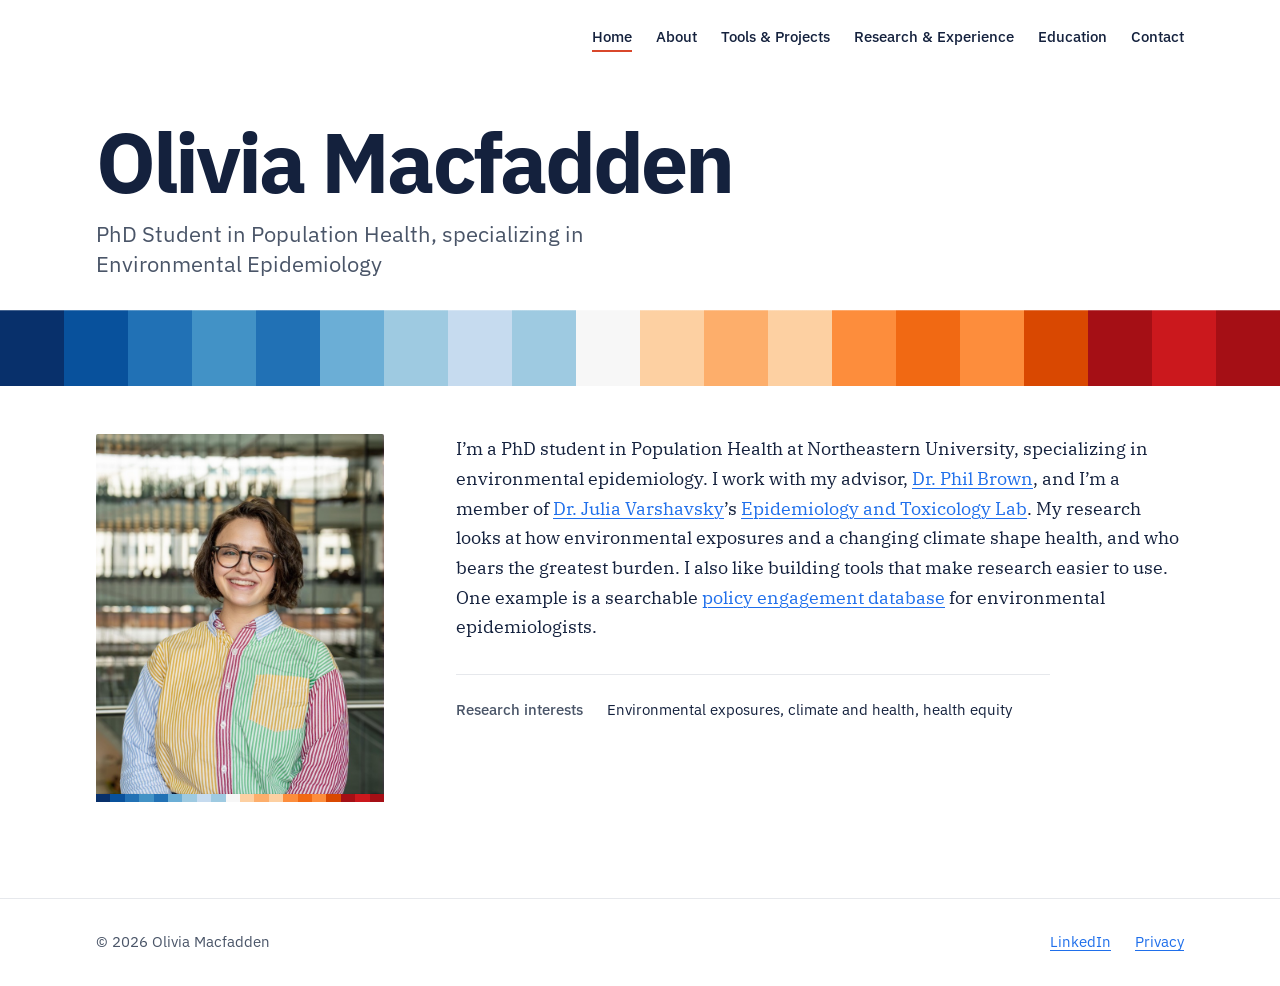
==== index.html @ 7ac4b3ab "Self-host fonts, add GoatCounter analytics and Privacy page Co-Authored-By: Claude Opus 5.5 <noreply" ====
<!doctype html>
<html lang="en">
<head>
  <meta charset="utf-8">
  <meta name="viewport" content="width=device-width, initial-scale=1">
  <title>Home | Olivia Macfadden</title>
  <meta name="description" content="Olivia Macfadden is a PhD student in Population Health at Northeastern University, specializing in environmental epidemiology.">
  <link rel="icon" href="favicon.svg" type="image/svg+xml">
  <link rel="stylesheet" href="css/style.css">
</head>
<body>
  <a class="skip-link" href="#main">Skip to content</a>

  <!-- ===== SHARED HEADER: keep identical on every page (only aria-current changes) =====
       Home only: no "Olivia Macfadden" brand link (the large name is right below),
       and the header has the extra class site-header--home to keep the nav in place. -->
  <header class="site-header site-header--home">
    <div class="wrap">
      <nav class="site-nav" aria-label="Main">
        <ul>
          <li><a href="index.html" aria-current="page">Home</a></li>
          <li><a href="about.html">About</a></li>
          <li><a href="tools.html">Tools &amp; Projects</a></li>
          <li><a href="research.html">Research &amp; Experience</a></li>
          <li><a href="education.html">Education</a></li>
          <li><a href="contact.html">Contact</a></li>
        </ul>
      </nav>
    </div>
  </header>
  <!-- ===== END SHARED HEADER ===== -->

  <main id="main">
    <section class="hero" aria-labelledby="name">
      <div class="wrap">
        <h1 class="hero__name" id="name">Olivia Macfadden</h1>
        <p class="hero__title">PhD Student in Population Health, specializing in Environmental Epidemiology</p>
      </div>
    </section>

    <!-- Decorative warming stripes (not real temperature data) -->
    <div class="stripe-band stripe-band--sweep" aria-hidden="true"></div>

    <div class="wrap">
      <div class="intro">
        <figure class="portrait">
          <img src="images/headshot.jpg" alt="Olivia Macfadden" width="720" height="900">
        </figure>

        <div>
          <div class="prose">
            <p>I’m a PhD student in Population Health at Northeastern University, specializing in environmental epidemiology. I work with my advisor, <a href="https://bouve.northeastern.edu/directory/phil-brown/" target="_blank" rel="noopener">Dr. Phil Brown<span class="visually-hidden"> (opens in a new tab)</span></a>, and I’m a member of <a href="https://coe.northeastern.edu/people/varshavsky-julia/" target="_blank" rel="noopener">Dr. Julia Varshavsky<span class="visually-hidden"> (opens in a new tab)</span></a>’s <a href="https://cssh.northeastern.edu/ssehri/varshavsky-lab/" target="_blank" rel="noopener">Epidemiology and Toxicology Lab<span class="visually-hidden"> (opens in a new tab)</span></a>. My research looks at how environmental exposures and a changing climate shape health, and who bears the greatest burden. I also like building tools that make research easier to use. One example is a searchable <a href="https://tinyurl.com/policymenulinkfromoliviassite" target="_blank" rel="noopener">policy engagement database<span class="visually-hidden"> (opens in a new tab)</span></a> for environmental epidemiologists.</p>

            <!-- PLACEHOLDER: Current research — add a one-sentence "Current research" line here, e.g.
                 <p><strong>Current research:</strong> …</p> -->
          </div>

          <dl class="meta-list">
            <dt>Research interests</dt>
            <dd>Environmental exposures, climate and health, health equity</dd>
          </dl>
        </div>
      </div>
    </div>
  </main>

  <!-- ===== SHARED FOOTER: keep identical on every page ===== -->
  <footer class="site-footer">
    <div class="wrap">
      <p>© 2026 Olivia Macfadden</p>
      <p class="site-footer__links">
        <a href="https://www.linkedin.com/in/olivia-macfadden/" target="_blank" rel="noopener">LinkedIn<span class="visually-hidden"> (opens in a new tab)</span></a>
        <a href="privacy.html">Privacy</a>
      </p>
    </div>
  </footer>
  <!-- ===== END SHARED FOOTER ===== -->

  <!-- GoatCounter analytics (cookie-free; see privacy.html). Keep on every page. -->
  <script data-goatcounter="https://oliviamacfadden.goatcounter.com/count"
          async src="https://gc.zgo.at/count.js"></script>
</body>
</html>
---- css/style.css ----
/* ==========================================================================
   Olivia Macfadden — site stylesheet
   All colors, fonts, and spacing live in :root below. Change them here once.
   ========================================================================== */

/* ---------- Fonts: IBM Plex, self-hosted (no Google Fonts) ----------
   Latin subset woff2 files in /fonts, licensed under the SIL Open Font License 1.1
   (see fonts/LICENSE.txt). */
@font-face {
  font-family: "IBM Plex Sans";
  font-style: normal;
  font-weight: 400;
  font-display: swap;
  src: url("../fonts/ibm-plex-sans-latin-400-normal.woff2") format("woff2");
}
@font-face {
  font-family: "IBM Plex Sans";
  font-style: normal;
  font-weight: 500;
  font-display: swap;
  src: url("../fonts/ibm-plex-sans-latin-500-normal.woff2") format("woff2");
}
@font-face {
  font-family: "IBM Plex Sans";
  font-style: normal;
  font-weight: 700;
  font-display: swap;
  src: url("../fonts/ibm-plex-sans-latin-700-normal.woff2") format("woff2");
}
@font-face {
  font-family: "IBM Plex Serif";
  font-style: normal;
  font-weight: 400;
  font-display: swap;
  src: url("../fonts/ibm-plex-serif-latin-400-normal.woff2") format("woff2");
}
@font-face {
  font-family: "IBM Plex Serif";
  font-style: italic;
  font-weight: 400;
  font-display: swap;
  src: url("../fonts/ibm-plex-serif-latin-400-italic.woff2") format("woff2");
}
@font-face {
  font-family: "IBM Plex Serif";
  font-style: normal;
  font-weight: 600;
  font-display: swap;
  src: url("../fonts/ibm-plex-serif-latin-600-normal.woff2") format("woff2");
}

:root {
  /* Palette (light) */
  --color-bg: #FFFFFF;
  --color-text: #14213D;          /* navy ink */
  --color-text-muted: #4A5568;    /* secondary text, ~7.5:1 on white */
  --color-link: #1F6FEB;          /* bright blue, 4.6:1 on white */
  --color-orange: #F28C28;        /* main highlight: accents/hover only, never text */
  --color-coral: #D9472B;         /* sparing highlight: accents only, never text */
  --color-soft: #E6E8EC;          /* dividers, secondary backgrounds */
  --color-focus: #1F6FEB;

  /* Warming stripes: 20 decorative stripes (not real temperature data) */
  --s01: #08306B; --s02: #08519C; --s03: #2171B5; --s04: #4292C6; --s05: #2171B5;
  --s06: #6BAED6; --s07: #9ECAE1; --s08: #C6DBEF; --s09: #9ECAE1; --s10: #F7F7F7;
  --s11: #FDD0A2; --s12: #FDAE6B; --s13: #FDD0A2; --s14: #FD8D3C; --s15: #F16913;
  --s16: #FD8D3C; --s17: #D94801; --s18: #A50F15; --s19: #CB181D; --s20: #A50F15;
  --stripes: linear-gradient(90deg,
    var(--s01) 0 5%,   var(--s02) 5% 10%,  var(--s03) 10% 15%, var(--s04) 15% 20%,
    var(--s05) 20% 25%, var(--s06) 25% 30%, var(--s07) 30% 35%, var(--s08) 35% 40%,
    var(--s09) 40% 45%, var(--s10) 45% 50%, var(--s11) 50% 55%, var(--s12) 55% 60%,
    var(--s13) 60% 65%, var(--s14) 65% 70%, var(--s15) 70% 75%, var(--s16) 75% 80%,
    var(--s17) 80% 85%, var(--s18) 85% 90%, var(--s19) 90% 95%, var(--s20) 95% 100%);

  /* "My path" timeline stop colors: cool blues (earlier) warming to red (now) */
  --stop-1: #08306B; --stop-2: #08519C; --stop-3: #2171B5; --stop-4: #4292C6;
  --stop-5: #FD8D3C; --stop-6: #F16913; --stop-7: #A50F15;

  /* Fonts */
  --font-display: "IBM Plex Sans", system-ui, -apple-system, "Segoe UI", sans-serif;
  --font-ui: "IBM Plex Sans", system-ui, -apple-system, "Segoe UI", sans-serif;
  --font-read: "IBM Plex Serif", Georgia, "Times New Roman", serif;

  /* Type scale */
  --fs-name: clamp(2.25rem, 1.2rem + 5.6vw, 5.25rem);
  --fs-h1: clamp(2.25rem, 1.6rem + 2.8vw, 3.5rem);
  --fs-h2: clamp(1.5rem, 1.25rem + 1vw, 2rem);
  --fs-h3: 1.1875rem;
  --fs-lede: clamp(1.125rem, 1rem + 0.5vw, 1.375rem);
  --fs-body: 1.125rem;
  --fs-small: 0.9375rem;
  --tracking-tight: -0.03em;
  --leading-read: 1.65;

  /* Spacing */
  --space-1: 0.25rem;
  --space-2: 0.5rem;
  --space-3: 0.75rem;
  --space-4: 1rem;
  --space-5: 1.5rem;
  --space-6: 2rem;
  --space-7: 3rem;
  --space-8: 4.5rem;
  --space-9: 6rem;

  /* Layout */
  --page-max: 72rem;
  --gutter: 16px;
  --measure: 66ch;                 /* reading line length (< ~75 characters) */
  --band-height: 76px;             /* homepage stripe band */
  --strip-height: 5px;             /* thin strip on inner pages */
  --radius: 2px;
}

@media (min-width: 48rem) {
  :root { --gutter: 2rem; }
}

/* Large screens: use more of the width, with roomier side margins.
   Long reading text keeps its own max line length (--measure). */
@media (width >= 87.5rem) {
  :root {
    --page-max: 96rem;   /* about 1408px of content + 2 x 64px margins */
    --gutter: 4rem;
  }
}

/* Dark mode: stripes and timeline stay full color */
@media (prefers-color-scheme: dark) {
  :root {
    --color-bg: #0E1626;
    --color-text: #EEF1F5;
    --color-text-muted: #B4BDCB;
    --color-link: #6EA8FE;
    --color-soft: #25304A;
    --color-focus: #6EA8FE;
    /* Same stripe palette, shifted to the lighter end so early stops stay visible on navy-black */
    --stop-1: #4292C6; --stop-2: #6BAED6; --stop-3: #9ECAE1; --stop-4: #C6DBEF;
    --stop-5: #FDAE6B; --stop-6: #F16913; --stop-7: #CB181D;
  }
}

/* ---------- Base ---------- */
*, *::before, *::after { box-sizing: border-box; }

html { -webkit-text-size-adjust: 100%; }

body {
  margin: 0;
  background: var(--color-bg);
  color: var(--color-text);
  font-family: var(--font-ui);
  font-size: 1rem;
  line-height: 1.5;
  -webkit-font-smoothing: antialiased;
}

img { max-width: 100%; height: auto; display: block; }

h1, h2, h3 {
  font-family: var(--font-display);
  font-weight: 700;
  letter-spacing: var(--tracking-tight);
  line-height: 1.1;
  margin: 0;
}

a {
  color: var(--color-link);
  text-decoration-thickness: 1px;
  text-underline-offset: 0.18em;
  transition: text-decoration-color 0.15s, text-decoration-thickness 0.15s;
}
a:hover {
  text-decoration-color: var(--color-orange);
  text-decoration-thickness: 2px;
}

:focus-visible {
  outline: 3px solid var(--color-focus);
  outline-offset: 3px;
  border-radius: var(--radius);
}

.visually-hidden {
  position: absolute !important;
  width: 1px; height: 1px;
  padding: 0; margin: -1px;
  overflow: hidden; clip: rect(0 0 0 0);
  white-space: nowrap; border: 0;
}

.skip-link {
  position: absolute;
  left: var(--gutter);
  top: -100px;
  background: var(--color-bg);
  color: var(--color-link);
  padding: var(--space-2) var(--space-3);
  z-index: 10;
  font-weight: 500;
}
.skip-link:focus { top: var(--space-3); }

.wrap {
  max-width: var(--page-max);
  margin-inline: auto;
  padding-inline: var(--gutter);
}

/* ---------- Stripes ---------- */
.stripe-band {
  height: var(--band-height);
  background: var(--stripes);
}
.stripe-band--sweep {
  animation: stripe-sweep 0.85s cubic-bezier(0.22, 0.61, 0.36, 1) both;
}
@keyframes stripe-sweep {
  from { clip-path: inset(0 100% 0 0); }
  to   { clip-path: inset(0 0 0 0); }
}
@media (prefers-reduced-motion: reduce) {
  .stripe-band--sweep { animation: none; }
}

/* Thin strip at the top of every inner page */
.stripe-strip {
  height: var(--strip-height);
  background: var(--stripes);
}

/* ---------- Site header / nav (identical on every page) ---------- */
.site-header .wrap {
  display: flex;
  flex-wrap: wrap;
  align-items: baseline;
  justify-content: space-between;
  gap: var(--space-3) var(--space-6);
  padding-block: var(--space-5);
}

.site-brand {
  font-family: var(--font-display);
  font-weight: 700;
  font-size: 1.0625rem;
  letter-spacing: -0.01em;
  color: var(--color-text);
  text-decoration: none;
}

/* Home has no brand link; keep the nav where it sits on every other page */
.site-header--home .site-nav { margin-left: auto; }

.site-nav ul {
  list-style: none;
  margin: 0;
  padding: 0;
  display: flex;
  flex-wrap: wrap;
  gap: var(--space-2) var(--space-5);
}

.site-nav a {
  font-family: var(--font-ui);
  font-weight: 500;
  font-size: var(--fs-small);
  color: var(--color-text);
  text-decoration: none;
  padding-block: var(--space-1);
  border-bottom: 2px solid transparent;
  transition: border-color 0.15s;
}
.site-nav a:hover { border-bottom-color: var(--color-orange); }
.site-nav a[aria-current="page"] { border-bottom-color: var(--color-coral); }

/* ---------- Section headings ---------- */
/* Small orange tick above headings: the "heading detail" accent */
.heading-accent::before {
  content: "";
  display: block;
  width: 2.25rem;
  height: 4px;
  background: var(--color-orange);
  margin-bottom: var(--space-3);
}

/* ---------- Home ---------- */
.hero {
  padding-block: var(--space-7) var(--space-6);
}
.hero__name {
  font-size: var(--fs-name);
  letter-spacing: -0.035em;
  line-height: 0.98;
}
.hero__title {
  margin: var(--space-4) 0 0;
  max-width: 40ch;
  font-family: var(--font-ui);
  font-weight: 400;
  font-size: var(--fs-lede);
  line-height: 1.35;
  color: var(--color-text-muted);
}

.intro {
  display: grid;
  gap: var(--space-6);
  padding-block: var(--space-7) var(--space-9);
}
@media (min-width: 48rem) {
  .intro {
    grid-template-columns: minmax(14rem, 18rem) 1fr;
    gap: var(--space-8);
    align-items: start;
  }
}

/* Headshot: clean 4:5 crop sitting on a short stripe bar */
.portrait {
  margin: 0;
  max-width: 18rem;
}
.portrait img {
  width: 100%;
  aspect-ratio: 4 / 5;
  object-fit: cover;
  object-position: 50% 30%;
  border-radius: var(--radius) var(--radius) 0 0;
  background: var(--color-soft);
}
.portrait::after {
  content: "";
  display: block;
  height: 8px;
  background: var(--stripes);
}

.prose {
  font-family: var(--font-read);
  font-size: var(--fs-body);
  line-height: var(--leading-read);
  max-width: var(--measure);
}
.prose p { margin: 0 0 var(--space-5); }
.prose p:last-child { margin-bottom: 0; }

.meta-list {
  margin: var(--space-6) 0 0;
  padding-top: var(--space-5);
  border-top: 1px solid var(--color-soft);
  max-width: var(--measure);
  display: grid;
  grid-template-columns: max-content 1fr;
  gap: var(--space-2) var(--space-5);
  font-size: var(--fs-small);
}
.meta-list dt {
  font-weight: 500;
  color: var(--color-text-muted);
}
.meta-list dd { margin: 0; }
@media (max-width: 30rem) {
  .meta-list { grid-template-columns: 1fr; gap: 0; }
  .meta-list dd + dt { margin-top: var(--space-3); }
}

/* ---------- Footer (identical on every page) ---------- */
.site-footer {
  border-top: 1px solid var(--color-soft);
}
.site-footer .wrap {
  display: flex;
  flex-wrap: wrap;
  justify-content: space-between;
  gap: var(--space-3);
  padding-block: var(--space-6);
  font-size: var(--fs-small);
  color: var(--color-text-muted);
}
.site-footer p { margin: 0; }
.site-footer__links {
  display: flex;
  gap: var(--space-5);
}

/* ---------- Inner pages ---------- */
.page-head {
  padding-block: var(--space-7) var(--space-5);
}
.page-head h1 { font-size: var(--fs-h1); }

.section {
  padding-block: var(--space-6) var(--space-7);
}
.section h2 {
  font-size: var(--fs-h2);
  margin-bottom: var(--space-5);
}
.section-note {
  font-family: var(--font-read);
  font-size: 1rem;
  line-height: 1.6;
  color: var(--color-text-muted);
  max-width: var(--measure);
  margin: 0 0 var(--space-5);
}

main { padding-bottom: var(--space-8); }
main:has(.intro) { padding-bottom: 0; }

/* ---------- "My path" timeline ----------
   Mobile/tablet: one vertical route. Desktop: 3 / 3 / 1 — row one runs left to right,
   turns down on the right, row two runs right to left, then the path turns down on
   the left and runs across to Boston, centered on its own row.
   Each stop sets its own color with style="--stop: var(--stop-N)".
   Route pieces (.route), icons and the starburst are aria-hidden; the <ol> is what
   screen readers read. */
.route-map {
  list-style: none;
  margin: var(--space-4) 0 0;
  padding: 0 0 0 4px;
}
.stop {
  --icon: 72px;        /* layout column for the icon */
  --icon-size: 72px;   /* drawn icon (Boston is a little larger) */
  position: relative;
  display: grid;
  grid-template-columns: var(--icon) 1fr;
  column-gap: var(--space-5);
  align-content: start;
  padding-bottom: var(--space-7);
}
.stop:last-child { padding-bottom: 0; }

.stop__icon {
  grid-row: 1 / span 4;
  width: var(--icon-size);
  height: var(--icon-size);
  margin-left: calc((var(--icon) - var(--icon-size)) / 2);
  border: 2px solid var(--stop);
  border-radius: 50%;
  color: var(--stop);
  background: var(--color-bg);
  display: grid;
  place-items: center;
  position: relative;
  z-index: 1;
}
.stop__icon svg { width: 44px; height: 44px; }

/* Destination: Boston */
.stop--finish { --icon-size: 80px; }
.stop--finish .stop__icon svg { width: 50px; height: 50px; }
.stop__burst {
  position: absolute;
  inset: -11px;
  width: auto !important;
  height: auto !important;
}

.stop__place {
  grid-column: 2;
  font-size: var(--fs-h3);
  margin-top: var(--space-2);
}
.stop__when {
  grid-column: 2;
  margin: var(--space-1) 0 0;
  font-size: var(--fs-small);
  font-weight: 500;
  color: var(--color-text-muted);
}
.stop__what {
  grid-column: 2;
  margin: var(--space-2) 0 0;
  font-family: var(--font-read);
  font-size: 1rem;
  line-height: 1.5;
  max-width: 40ch;
}
.stop__detail {
  grid-column: 2;
  margin: var(--space-1) 0 0;
  font-size: var(--fs-small);
  line-height: 1.45;
  color: var(--color-text-muted);
  max-width: 40ch;
}

.route {
  position: absolute;
  color: var(--stop);
  pointer-events: none;
  /* vertical (mobile) placement: from under this icon to just above the next one */
  left: calc(var(--icon) / 2 - 12px);
  width: 24px;
  top: calc(var(--icon) + 6px);
  bottom: 8px;
}
.route svg { position: absolute; overflow: visible; }
.route-v, .route-turn, .route-h { inset: 0; width: 100%; height: 100%; }
.route-h, .route-turn, .route-run { display: none; }
.route-head {
  width: 16px;
  height: 16px;
  left: 50%;
  bottom: -6px;
  transform: translateX(-50%);
}
/* mobile: stop the arrow a little higher so it clears Boston's starburst */
.stop--to-finish .route { bottom: 16px; }

@media (min-width: 62rem) {
  .route-map {
    --row-gap: 4.5rem;
    --col-gap: 2rem;
    --colw: calc((100cqw - 2 * var(--col-gap)) / 3);   /* one column's width */
    container-type: inline-size;
    display: grid;
    grid-template-columns: repeat(3, 1fr);
    column-gap: var(--col-gap);
    row-gap: var(--row-gap);
    padding-left: 0;
  }
  .stop {
    display: flex;
    flex-direction: column;
    align-items: center;
    text-align: center;
    padding: 0 var(--space-5);
  }
  .stop__icon { margin: 0 0 var(--space-4); }
  .stop__place { margin-top: 0; }
  .stop__what, .stop__detail { max-width: 19rem; }

  /* Row two runs right to left; Boston sits alone, centered, on row three */
  .stop:nth-child(4) { grid-column: 3; grid-row: 2; }
  .stop:nth-child(5) { grid-column: 2; grid-row: 2; }
  .stop:nth-child(6) { grid-column: 1; grid-row: 2; }
  .stop:nth-child(7) { grid-column: 2; grid-row: 3; }

  .stop--finish { --icon: 92px; --icon-size: 92px; }
  .stop--finish .stop__icon svg { width: 56px; height: 56px; }
  .stop__burst { inset: -20px; }
  .stop--finish .stop__icon { margin-bottom: var(--space-6); }

  .route-v { display: none; }

  /* Horizontal hops: from this icon's edge to the next icon's edge */
  .stop--east .route,
  .stop--west .route {
    width: auto;
    top: calc(var(--icon) / 2 - 14px);
    bottom: auto;
    height: 28px;
    left: calc(50% + var(--icon) / 2 + 8px);
    right: calc(var(--icon) / 2 + 8px - 50% - var(--col-gap));
  }
  .stop--west .route {
    left: calc(var(--icon) / 2 + 8px - 50% - var(--col-gap));
    right: calc(50% + var(--icon) / 2 + 8px);
    transform: scaleX(-1);
  }
  .stop--east .route-h,
  .stop--west .route-h { display: block; }
  .stop--east .route-head,
  .stop--west .route-head {
    left: auto;
    right: -4px;
    bottom: auto;
    top: 50%;
    transform: translateY(-50%) rotate(-90deg);
  }

  /* Turn down on the right (end of row one) into the first stop of row two */
  .stop--south .route {
    width: auto;
    left: calc(50% + var(--icon) / 2 + 4px);
    right: -1.75rem;
    top: calc(var(--icon) / 2);
    bottom: calc(-1 * var(--row-gap) - 36px);
  }
  .stop--south .route-turn { display: block; }
  .stop--south .route-head {
    left: 2px;
    bottom: -8px;
    transform: rotate(90deg);
  }

  /* Turn down on the left (end of row two), then run across to Boston */
  .stop--to-finish .route {
    --run: calc(var(--colw) + var(--col-gap) - 34px);   /* to just before Boston's starburst */
    width: calc(1.75rem + var(--colw) / 2 - var(--icon) / 2 - 4px);
    left: -1.75rem;
    top: calc(var(--icon) / 2);
    bottom: calc(-1 * var(--row-gap) - 46px);           /* Boston's icon center */
  }
  .stop--to-finish .route-turn {
    display: block;
    transform: scaleX(-1);
  }
  .stop--to-finish .route-run {
    display: block;
    left: 100%;
    bottom: -14px;
    height: 28px;
    width: var(--run);
  }
  .stop--to-finish .route-head {
    left: calc(100% + var(--run) - 11px);
    bottom: -8px;
    transform: rotate(-90deg);
  }
}

/* About page only: about half the usual gap between the page title and the content */
.page-head--about { padding-bottom: 0; }
.page-head--about + .about-split > .section:first-child { padding-top: 1.75rem; }
/* Side by side (>= 1400px): start "My path" (its orange mark) level with the top of the
   bio's first line of letters. 7px = the line spacing above the first line of 18px serif bio text. */
@media (width >= 87.5rem) {
  .page-head--about + .about-split > .section:nth-child(2) { padding-top: calc(1.75rem + 7px); }
}

/* ---------- Wide split (About page, >= 1400px) ----------
   Bio on the left at its readable width; the 3 / 3 / 1 route takes the rest.
   Narrower screens keep the timeline below the bio.
   To revert: delete this block and the .about-split wrapper in about.html. */
@media (width >= 87.5rem) {
  .about-split {
    display: grid;
    grid-template-columns: minmax(0, 36rem) minmax(0, 1fr);   /* 36rem of 18px serif = about 60 characters per line */
    column-gap: 4rem;
    align-items: start;   /* both columns start on the same line */
  }

  .about-split .route-map {
    --row-gap: 3.25rem;
    --col-gap: 1.25rem;
  }
  .about-split .stop {
    --icon: 56px;
    --icon-size: 56px;
    padding: 0 var(--space-2);
  }
  .about-split .stop__icon { margin-bottom: var(--space-3); }
  .about-split .stop__icon svg { width: 34px; height: 34px; }
  .about-split .stop__place { font-size: 1rem; }
  .about-split .stop__when { font-size: 0.8125rem; margin-top: 2px; }
  .about-split .stop__what {
    font-size: 0.9375rem;
    line-height: 1.45;
    margin-top: var(--space-1);
  }
  .about-split .stop__detail { font-size: 0.8125rem; line-height: 1.4; }

  /* Boston, scaled to match */
  .about-split .stop--finish { --icon: 70px; --icon-size: 70px; }
  .about-split .stop--finish .stop__icon { margin-bottom: var(--space-5); }
  .about-split .stop--finish .stop__icon svg { width: 42px; height: 42px; }
  .about-split .stop__burst { inset: -15px; }

  /* Route pieces whose ends depend on the next icon's size */
  .about-split .stop--south .route {
    right: -1.5rem;
    bottom: calc(-1 * var(--row-gap) - 28px);   /* half of the 56px icon below */
  }
  .about-split .stop--to-finish .route {
    --run: calc(var(--colw) + var(--col-gap) - 26px);
    width: calc(1.5rem + var(--colw) / 2 - var(--icon) / 2 - 4px);
    left: -1.5rem;
    bottom: calc(-1 * var(--row-gap) - 35px);   /* half of Boston's 70px icon */
  }
}

/* ---------- Text pages with subheadings (Privacy) ---------- */
.page-meta {
  margin: var(--space-3) 0 0;
  font-size: var(--fs-small);
  color: var(--color-text-muted);
}
.prose--sections h2 {
  font-size: var(--fs-h3);
  letter-spacing: -0.015em;
  margin: var(--space-6) 0 var(--space-2);
}
/* Long URLs in running text wrap instead of overflowing on phones */
.prose--sections a { overflow-wrap: anywhere; }

/* ---------- Compact definition lists (skills, contact) ---------- */
.facts {
  margin: 0;
  max-width: var(--measure);
  display: grid;
  grid-template-columns: max-content 1fr;
  gap: var(--space-3) var(--space-6);
}
.facts dt {
  font-weight: 500;
  color: var(--color-text-muted);
}
.facts dd { margin: 0; }
@media (max-width: 30rem) {
  .facts { grid-template-columns: 1fr; gap: 0; }
  .facts dd + dt { margin-top: var(--space-3); }
}

/* ---------- Tools & Projects ---------- */
.tool-list {
  list-style: none;
  margin: 0;
  padding: 0;
  display: grid;
  gap: var(--space-7);
}
.tool {
  position: relative;
  border: 1px solid var(--color-soft);
  padding: var(--space-5);
  display: grid;
  gap: var(--space-5);
}
@media (min-width: 56rem) {
  .tool--featured {
    grid-template-columns: 3fr 2fr;
    gap: var(--space-6);
    padding: var(--space-6);
    align-items: start;
  }
}
/* Stripe line that draws along the top edge on hover/focus */
.tool::before {
  content: "";
  position: absolute;
  left: -1px;
  right: -1px;
  top: -1px;
  height: 4px;
  background: var(--stripes);
  transform: scaleX(0);
  transform-origin: left;
  transition: transform 0.35s ease-out;
}
.tool:hover::before,
.tool:focus-within::before { transform: scaleX(1); }
@media (prefers-reduced-motion: reduce) {
  .tool::before { transition: none; }
}

.tool__shot {
  display: block;
  border: 1px solid var(--color-soft);
  overflow: hidden;
  transition: border-color 0.15s;
}
.tool__shot img {
  width: 100%;
  transition: transform 0.3s ease-out;
}
.tool__shot:hover,
.tool__shot:focus-visible { border-color: var(--color-link); }
.tool__shot:hover img { transform: scale(1.02); }
@media (prefers-reduced-motion: reduce) {
  .tool__shot img { transition: none; }
  .tool__shot:hover img { transform: none; }
}

.tool__body h2 {
  font-size: var(--fs-h2);
  margin-bottom: var(--space-4);
}
.tool__desc {
  font-family: var(--font-read);
  font-size: var(--fs-body);
  line-height: var(--leading-read);
  margin: 0 0 var(--space-4);
}
.tool__credit {
  font-size: var(--fs-small);
  color: var(--color-text-muted);
  margin: 0 0 var(--space-5);
}
.action-link {
  font-weight: 500;
  font-size: 1.0625rem;
  text-decoration-thickness: 2px;
}
.tool__feedback {
  margin: var(--space-6) 0 0;
  padding-top: var(--space-4);
  border-top: 1px solid var(--color-soft);
  font-size: var(--fs-small);
  color: var(--color-text-muted);
}

/* ---------- Selected projects ---------- */
.projects {
  list-style: none;
  margin: 0;
  padding: 0;
  display: grid;
  gap: var(--space-6) var(--space-7);
}
@media (min-width: 48rem) {
  .projects { grid-template-columns: 1fr 1fr; }
}
.project {
  border-top: 2px solid var(--color-text);
  padding-top: var(--space-4);
}
.project h3 { font-size: var(--fs-h3); }
.project__meta {
  margin: var(--space-2) 0 var(--space-3);
  font-size: var(--fs-small);
  color: var(--color-text-muted);
}
.project p:last-child {
  margin: 0;
  max-width: var(--measure);
  font-family: var(--font-read);
  font-size: 1rem;
  line-height: 1.6;
}

/* ---------- Entry lists (experience, service, education) ---------- */
.entries {
  list-style: none;
  margin: 0;
  padding: 0;
}
.entry {
  display: grid;
  gap: var(--space-3) var(--space-6);
  padding-block: var(--space-5);
  border-top: 1px solid var(--color-soft);
}
@media (min-width: 48rem) {
  .entry { grid-template-columns: 15rem 1fr; }
}
.entry__org,
.section h2.entry__org {
  margin: 0;
  font-size: var(--fs-h3);
  letter-spacing: -0.015em;
}
.entry__place {
  display: block;
  margin-top: var(--space-1);
  font-family: var(--font-ui);
  font-size: var(--fs-small);
  font-weight: 400;
  letter-spacing: 0;
  color: var(--color-text-muted);
}
.roles {
  list-style: none;
  margin: 0;
  padding: 0;
  display: grid;
  gap: var(--space-5);
}
.role__title {
  margin: 0;
  font-weight: 500;
  font-size: 1.0625rem;
}
.role__date {
  margin: var(--space-1) 0 0;
  font-size: var(--fs-small);
  color: var(--color-text-muted);
}
.role__desc {
  margin: var(--space-2) 0 0;
  font-family: var(--font-read);
  font-size: 1rem;
  line-height: 1.6;
  max-width: var(--measure);
}
.role__desc em { font-style: italic; }
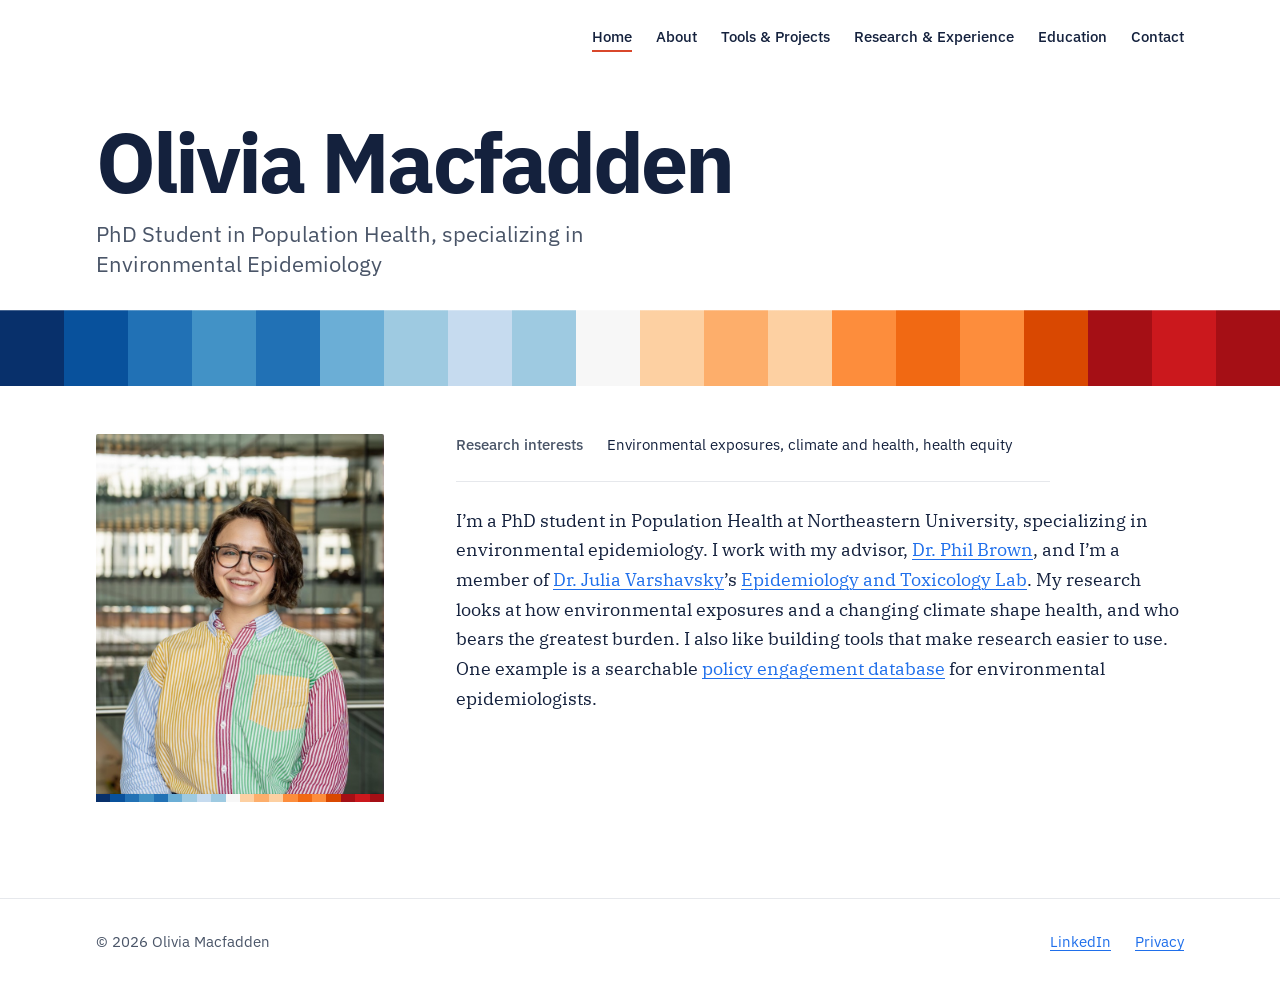
==== commit c9e030d0: "Home: move research interests above the bio Order change only; the divider now sits under the block." ====
--- a/index.html
+++ b/index.html
@@ -32,9 +32,16 @@
 
   <main id="main">
     <section class="hero" aria-labelledby="name">
-      <div class="wrap">
-        <h1 class="hero__name" id="name">Olivia Macfadden</h1>
-        <p class="hero__title">PhD Student in Population Health, specializing in Environmental Epidemiology</p>
+      <div class="wrap hero__inner">
+        <!-- Small headshot beside the name on phones only; the large .portrait below is used
+             from 48rem up. Only one of the two is ever displayed, so the alt text is heard once. -->
+        <figure class="hero__photo">
+          <img src="images/headshot.jpg" alt="Olivia Macfadden" width="720" height="900">
+        </figure>
+        <div>
+          <h1 class="hero__name" id="name">Olivia Macfadden</h1>
+          <p class="hero__title">PhD Student in Population Health, specializing in Environmental Epidemiology</p>
+        </div>
       </div>
     </section>
 
@@ -48,17 +55,17 @@
         </figure>
 
         <div>
+          <dl class="meta-list">
+            <dt>Research interests</dt>
+            <dd>Environmental exposures, climate and health, health equity</dd>
+          </dl>
+
           <div class="prose">
             <p>I’m a PhD student in Population Health at Northeastern University, specializing in environmental epidemiology. I work with my advisor, <a href="https://bouve.northeastern.edu/directory/phil-brown/" target="_blank" rel="noopener">Dr. Phil Brown<span class="visually-hidden"> (opens in a new tab)</span></a>, and I’m a member of <a href="https://coe.northeastern.edu/people/varshavsky-julia/" target="_blank" rel="noopener">Dr. Julia Varshavsky<span class="visually-hidden"> (opens in a new tab)</span></a>’s <a href="https://cssh.northeastern.edu/ssehri/varshavsky-lab/" target="_blank" rel="noopener">Epidemiology and Toxicology Lab<span class="visually-hidden"> (opens in a new tab)</span></a>. My research looks at how environmental exposures and a changing climate shape health, and who bears the greatest burden. I also like building tools that make research easier to use. One example is a searchable <a href="https://tinyurl.com/policymenulinkfromoliviassite" target="_blank" rel="noopener">policy engagement database<span class="visually-hidden"> (opens in a new tab)</span></a> for environmental epidemiologists.</p>
 
             <!-- PLACEHOLDER: Current research — add a one-sentence "Current research" line here, e.g.
                  <p><strong>Current research:</strong> …</p> -->
           </div>
-
-          <dl class="meta-list">
-            <dt>Research interests</dt>
-            <dd>Environmental exposures, climate and health, health equity</dd>
-          </dl>
         </div>
       </div>
     </div>
--- a/css/style.css
+++ b/css/style.css
@@ -322,6 +322,41 @@
   margin: 0;
   max-width: 18rem;
 }
+/* Small headshot in the hero, phones only (the large .portrait takes over from 48rem) */
+.hero__photo { display: none; }
+@media (max-width: 47.99rem) {
+  .hero { padding-block: var(--space-5); }
+  .hero__inner {
+    display: grid;
+    grid-template-columns: auto 1fr;
+    align-items: center;
+    column-gap: var(--space-4);
+  }
+  .hero__photo {
+    display: block;
+    margin: 0;
+    width: 106px;
+  }
+  .hero__photo img {
+    width: 100%;
+    aspect-ratio: 4 / 5;
+    object-fit: cover;
+    object-position: 50% 30%;
+    border-radius: var(--radius) var(--radius) 0 0;
+    background: var(--color-soft);
+  }
+  .hero__photo::after {
+    content: "";
+    display: block;
+    height: 4px;
+    background: var(--stripes);
+  }
+  .hero__name { font-size: 1.875rem; letter-spacing: -0.03em; line-height: 1.05; }
+  .hero__title { margin-top: var(--space-2); font-size: 1rem; }
+  .stripe-band { --band-height: 36px; }
+  .intro { padding-top: var(--space-6); }
+  .intro .portrait { display: none; }
+}
 .portrait img {
   width: 100%;
   aspect-ratio: 4 / 5;
@@ -346,10 +381,11 @@
 .prose p { margin: 0 0 var(--space-5); }
 .prose p:last-child { margin-bottom: 0; }
 
+/* Sits above the bio, with its divider underneath */
 .meta-list {
-  margin: var(--space-6) 0 0;
-  padding-top: var(--space-5);
-  border-top: 1px solid var(--color-soft);
+  margin: 0 0 var(--space-5);
+  padding-bottom: var(--space-5);
+  border-bottom: 1px solid var(--color-soft);
   max-width: var(--measure);
   display: grid;
   grid-template-columns: max-content 1fr;
@@ -386,10 +422,19 @@
 }
 
 /* ---------- Inner pages ---------- */
+/* Gap between the page title and the first content, the same on every page */
 .page-head {
-  padding-block: var(--space-7) var(--space-5);
+  padding-block: var(--space-7) 0;
 }
 .page-head h1 { font-size: var(--fs-h1); }
+.page-head + .section,
+.page-head + .about-split > .section:first-child { padding-top: 1.25rem; }
+.page-head + .tool-list { margin-top: 1.25rem; }
+@media (min-width: 48rem) {
+  .page-head + .section,
+  .page-head + .about-split > .section:first-child { padding-top: 1.75rem; }
+  .page-head + .tool-list { margin-top: 1.75rem; }
+}
 
 .section {
   padding-block: var(--space-6) var(--space-7);
@@ -451,14 +496,22 @@
 .stop__icon svg { width: 44px; height: 44px; }
 
 /* Destination: Boston */
-.stop--finish { --icon-size: 80px; }
+.stop--finish {
+  --icon-size: 80px;
+  --burst: 112px;   /* starburst box; rays start at 41% of it, ~6px clear of the circle */
+}
 .stop--finish .stop__icon svg { width: 50px; height: 50px; }
-.stop__burst {
+/* Explicit size + centering: an SVG with inset and width:auto keeps its own intrinsic
+   size instead of stretching, which pushed the rays up and to the left. */
+.route-map .stop--finish .stop__icon svg.stop__burst {
   position: absolute;
-  inset: -11px;
-  width: auto !important;
-  height: auto !important;
-}
+  left: 50%;
+  top: 50%;
+  width: var(--burst);
+  height: var(--burst);
+  transform: translate(-50%, -50%);
+}
+.stop__burst path { vector-effect: non-scaling-stroke; }
 
 .stop__place {
   grid-column: 2;
@@ -493,10 +546,13 @@
   position: absolute;
   color: var(--stop);
   pointer-events: none;
-  /* vertical (mobile) placement: from under this icon to just above the next one */
+  /* vertical (mobile) placement: a straight dashed line on the icon's center line, from
+     8px under this icon to the arrow tip 8px above the next one (Boston's rays sit either
+     side of the line, so it needs no special case). The line is drawn from the tip upward,
+     so the arrowhead always sits on a solid dash. */
   left: calc(var(--icon) / 2 - 12px);
   width: 24px;
-  top: calc(var(--icon) + 6px);
+  top: calc(var(--icon) + 8px);
   bottom: 8px;
 }
 .route svg { position: absolute; overflow: visible; }
@@ -506,11 +562,9 @@
   width: 16px;
   height: 16px;
   left: 50%;
-  bottom: -6px;
+  bottom: -5px;   /* puts the chevron's tip (y = 11 of 16) exactly on the line's end */
   transform: translateX(-50%);
 }
-/* mobile: stop the arrow a little higher so it clears Boston's starburst */
-.stop--to-finish .route { bottom: 16px; }
 
 @media (min-width: 62rem) {
   .route-map {
@@ -541,9 +595,8 @@
   .stop:nth-child(6) { grid-column: 1; grid-row: 2; }
   .stop:nth-child(7) { grid-column: 2; grid-row: 3; }
 
-  .stop--finish { --icon: 92px; --icon-size: 92px; }
+  .stop--finish { --icon: 92px; --icon-size: 92px; --burst: 128px; }
   .stop--finish .stop__icon svg { width: 56px; height: 56px; }
-  .stop__burst { inset: -20px; }
   .stop--finish .stop__icon { margin-bottom: var(--space-6); }
 
   .route-v { display: none; }
@@ -615,9 +668,6 @@
   }
 }
 
-/* About page only: about half the usual gap between the page title and the content */
-.page-head--about { padding-bottom: 0; }
-.page-head--about + .about-split > .section:first-child { padding-top: 1.75rem; }
 /* Side by side (>= 1400px): start "My path" (its orange mark) level with the top of the
    bio's first line of letters. 7px = the line spacing above the first line of 18px serif bio text. */
 @media (width >= 87.5rem) {
@@ -657,10 +707,9 @@
   .about-split .stop__detail { font-size: 0.8125rem; line-height: 1.4; }
 
   /* Boston, scaled to match */
-  .about-split .stop--finish { --icon: 70px; --icon-size: 70px; }
+  .about-split .stop--finish { --icon: 70px; --icon-size: 70px; --burst: 100px; }
   .about-split .stop--finish .stop__icon { margin-bottom: var(--space-5); }
   .about-split .stop--finish .stop__icon svg { width: 42px; height: 42px; }
-  .about-split .stop__burst { inset: -15px; }
 
   /* Route pieces whose ends depend on the next icon's size */
   .about-split .stop--south .route {
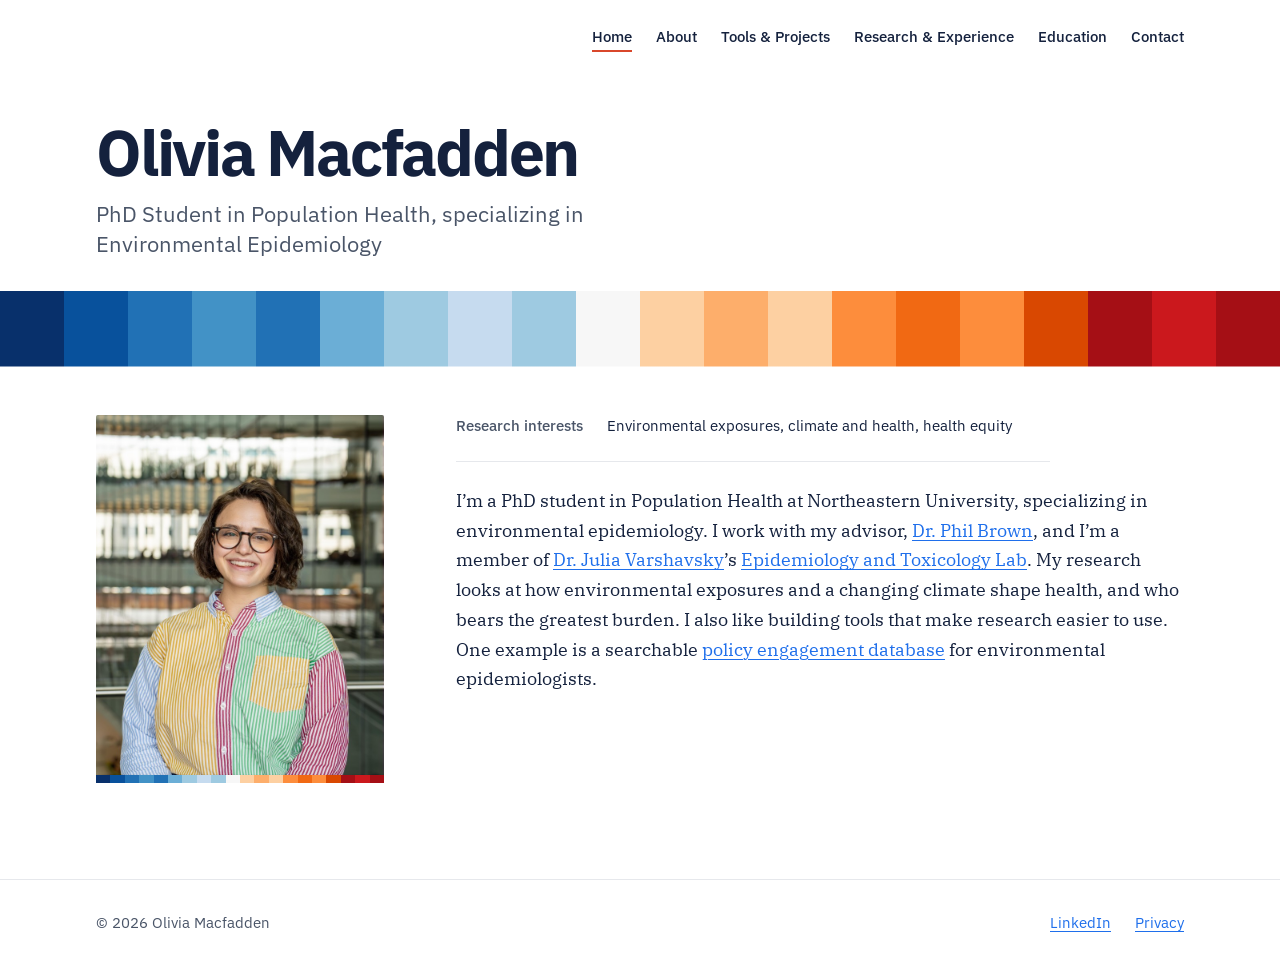
==== commit bb6fecec: "Make home page name heading smaller on desktop" ====
--- a/index.html
+++ b/index.html
@@ -6,7 +6,7 @@
   <title>Home | Olivia Macfadden</title>
   <meta name="description" content="Olivia Macfadden is a PhD student in Population Health at Northeastern University, specializing in environmental epidemiology.">
   <link rel="icon" href="favicon.svg" type="image/svg+xml">
-  <link rel="stylesheet" href="css/style.css">
+  <link rel="stylesheet" href="css/style.css?v=2026-10-23a">
 </head>
 <body>
   <a class="skip-link" href="#main">Skip to content</a>
--- a/css/style.css
+++ b/css/style.css
@@ -82,7 +82,7 @@
   --font-read: "IBM Plex Serif", Georgia, "Times New Roman", serif;
 
   /* Type scale */
-  --fs-name: clamp(2.25rem, 1.2rem + 5.6vw, 5.25rem);
+  --fs-name: clamp(2.5rem, 5vw + 1rem, 4rem);
   --fs-h1: clamp(2.25rem, 1.6rem + 2.8vw, 3.5rem);
   --fs-h2: clamp(1.5rem, 1.25rem + 1vw, 2rem);
   --fs-h3: 1.1875rem;
@@ -335,7 +335,7 @@
   .hero__photo {
     display: block;
     margin: 0;
-    width: 106px;
+    width: 126px;
   }
   .hero__photo img {
     width: 100%;
@@ -351,10 +351,12 @@
     height: 4px;
     background: var(--stripes);
   }
-  .hero__name { font-size: 1.875rem; letter-spacing: -0.03em; line-height: 1.05; }
+  .hero__name { font-size: 1.625rem; letter-spacing: -0.03em; line-height: 1.05; }
   .hero__title { margin-top: var(--space-2); font-size: 1rem; }
   .stripe-band { --band-height: 36px; }
-  .intro { padding-top: var(--space-6); }
+  .intro { padding-top: 1.25rem; }
+  /* no divider on phones; about one line of space before the bio instead */
+  .intro .meta-list { padding-bottom: 0; border-bottom: 0; margin-bottom: 1.75rem; }
   .intro .portrait { display: none; }
 }
 .portrait img {
@@ -517,6 +519,7 @@
   grid-column: 2;
   font-size: var(--fs-h3);
   margin-top: var(--space-2);
+  text-wrap: balance;   /* "City, country" headings wrap into even lines */
 }
 .stop__when {
   grid-column: 2;
@@ -820,6 +823,23 @@
   font-size: var(--fs-h2);
   margin-bottom: var(--space-4);
 }
+/* Small status label next to a tool title, e.g. "Work in progress" */
+.badge {
+  display: inline-block;
+  vertical-align: middle;
+  margin-left: var(--space-2);
+  padding: 0.125rem var(--space-2);
+  border: 1px solid var(--color-orange);
+  border-left-width: 4px;
+  border-radius: var(--radius);
+  font-family: var(--font-ui);
+  font-size: var(--fs-small);
+  font-weight: 500;
+  letter-spacing: 0;
+  line-height: 1.4;
+  color: var(--color-text);
+  white-space: nowrap;
+}
 .tool__desc {
   font-family: var(--font-read);
   font-size: var(--fs-body);
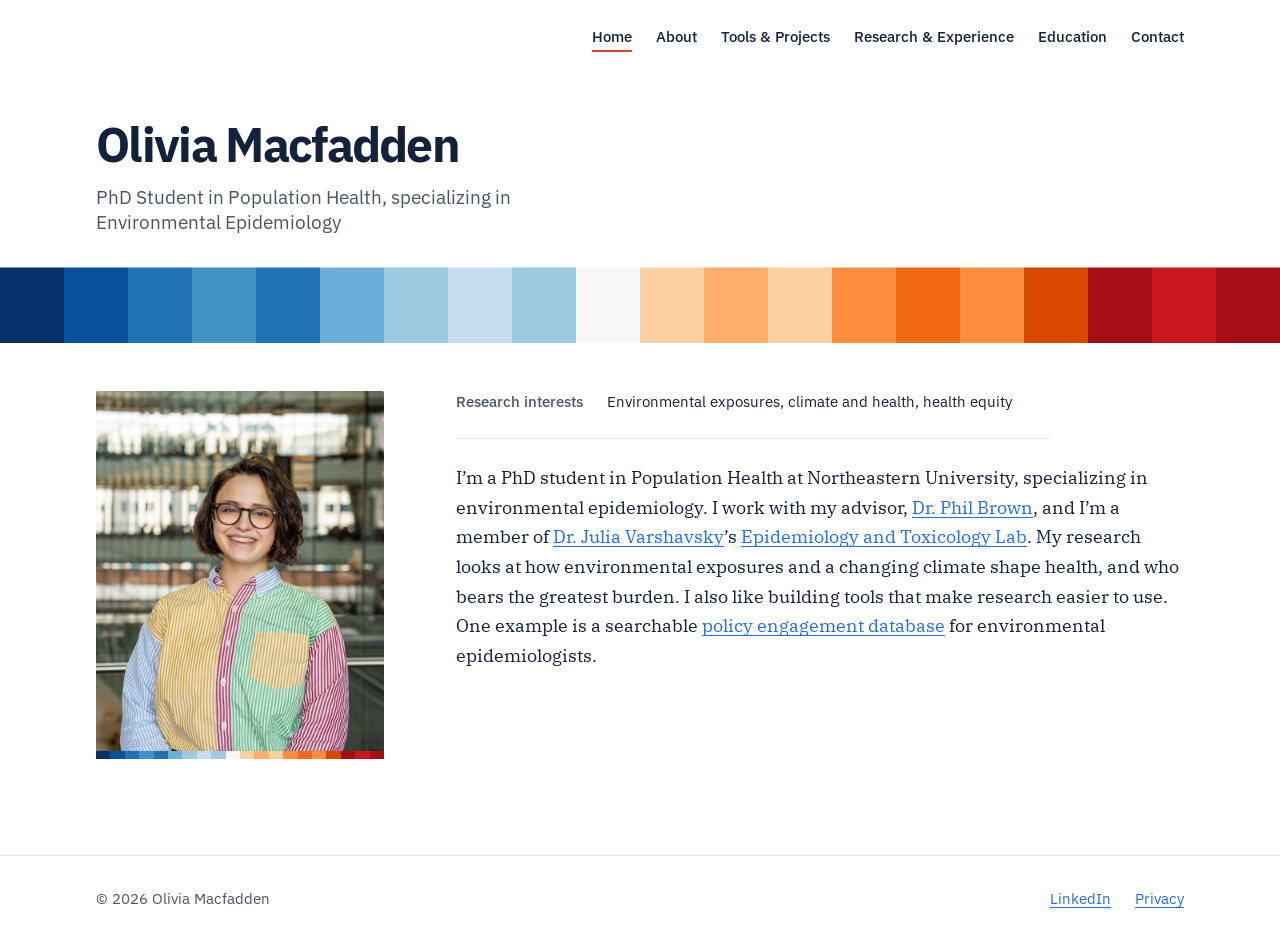
==== commit 68f611c2: "Smaller desktop sizing for home name/subtitle and Tools & Projects cards" ====
--- a/index.html
+++ b/index.html
@@ -6,7 +6,7 @@
   <title>Home | Olivia Macfadden</title>
   <meta name="description" content="Olivia Macfadden is a PhD student in Population Health at Northeastern University, specializing in environmental epidemiology.">
   <link rel="icon" href="favicon.svg" type="image/svg+xml">
-  <link rel="stylesheet" href="css/style.css?v=2026-10-23a">
+  <link rel="stylesheet" href="css/style.css?v=2026-10-28a">
 </head>
 <body>
   <a class="skip-link" href="#main">Skip to content</a>
--- a/css/style.css
+++ b/css/style.css
@@ -82,7 +82,7 @@
   --font-read: "IBM Plex Serif", Georgia, "Times New Roman", serif;
 
   /* Type scale */
-  --fs-name: clamp(2.5rem, 5vw + 1rem, 4rem);
+  --fs-name: clamp(2.25rem, 3.5vw + 0.5rem, 3rem);
   --fs-h1: clamp(2.25rem, 1.6rem + 2.8vw, 3.5rem);
   --fs-h2: clamp(1.5rem, 1.25rem + 1vw, 2rem);
   --fs-h3: 1.1875rem;
@@ -299,7 +299,7 @@
   max-width: 40ch;
   font-family: var(--font-ui);
   font-weight: 400;
-  font-size: var(--fs-lede);
+  font-size: clamp(1.125rem, 1rem + 0.25vw, 1.25rem);
   line-height: 1.35;
   color: var(--color-text-muted);
 }
@@ -429,6 +429,7 @@
   padding-block: var(--space-7) 0;
 }
 .page-head h1 { font-size: var(--fs-h1); }
+.page-head--tools h1 { font-size: clamp(2.25rem, 1.75rem + 1.25vw, 2.75rem); }
 .page-head + .section,
 .page-head + .about-split > .section:first-child { padding-top: 1.25rem; }
 .page-head + .tool-list { margin-top: 1.25rem; }
@@ -765,7 +766,7 @@
   margin: 0;
   padding: 0;
   display: grid;
-  gap: var(--space-7);
+  gap: var(--space-5);
 }
 .tool {
   position: relative;
@@ -776,9 +777,9 @@
 }
 @media (min-width: 56rem) {
   .tool--featured {
-    grid-template-columns: 3fr 2fr;
-    gap: var(--space-6);
-    padding: var(--space-6);
+    grid-template-columns: min(38%, 20rem) 1fr;
+    gap: var(--space-5);
+    padding: var(--space-5);
     align-items: start;
   }
 }
@@ -820,8 +821,8 @@
 }
 
 .tool__body h2 {
-  font-size: var(--fs-h2);
-  margin-bottom: var(--space-4);
+  font-size: 1.5rem;
+  margin-bottom: var(--space-3);
 }
 /* Small status label next to a tool title, e.g. "Work in progress" */
 .badge {
@@ -844,12 +845,13 @@
   font-family: var(--font-read);
   font-size: var(--fs-body);
   line-height: var(--leading-read);
+  max-width: var(--measure);
   margin: 0 0 var(--space-4);
 }
 .tool__credit {
   font-size: var(--fs-small);
   color: var(--color-text-muted);
-  margin: 0 0 var(--space-5);
+  margin: 0 0 var(--space-4);
 }
 .action-link {
   font-weight: 500;
@@ -857,7 +859,7 @@
   text-decoration-thickness: 2px;
 }
 .tool__feedback {
-  margin: var(--space-6) 0 0;
+  margin: var(--space-5) 0 0;
   padding-top: var(--space-4);
   border-top: 1px solid var(--color-soft);
   font-size: var(--fs-small);
